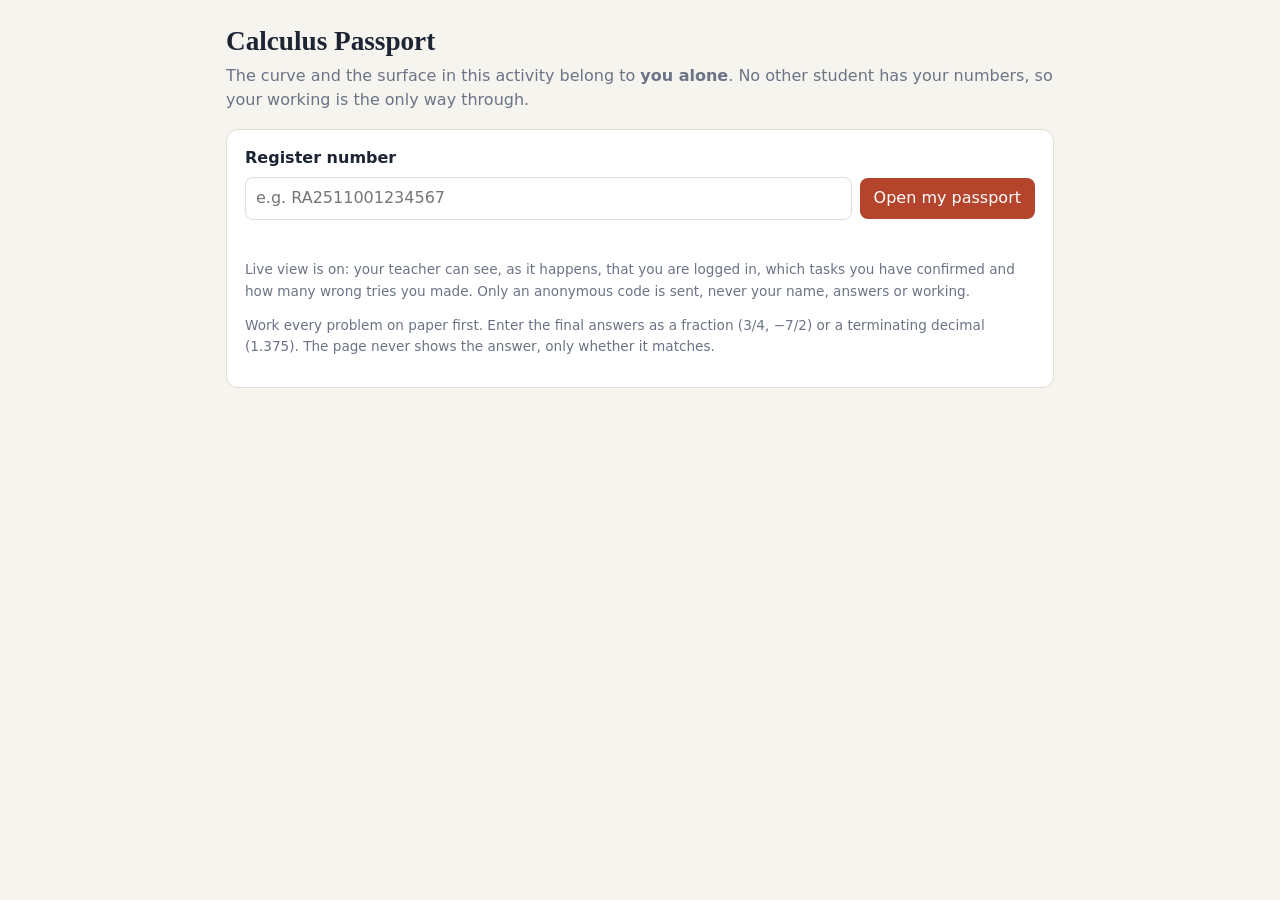
==== docs/index.html @ 7425bb78 "Add files via upload" ====
<!doctype html>
<html lang="en">
<head>
<meta charset="utf-8">
<meta name="viewport" content="width=device-width,initial-scale=1">
<title>Calculus Passport</title>
<link rel="stylesheet" href="style.css">
</head>
<body>
<div class="wrap">
  <h1>Calculus Passport</h1>
  <p class="sub">The curve and the surface in this activity belong to <b>you alone</b>. No other student has your numbers, so your working is the only way through.</p>

  <section id="login" class="card">
    <label for="reg"><b>Register number</b></label>
    <div class="row" style="margin-top:6px">
      <input id="reg" type="text" autocomplete="off" placeholder="e.g. RA2511001234567" style="flex:1;min-width:200px">
      <button id="go">Open my passport</button>
    </div>
    <div id="loginmsg" class="msg bad"></div>
    <p class="small" id="livenote" hidden>Live view is on: your teacher can see, as it happens, that you are logged in, which tasks you have confirmed and how many wrong tries you made. Only an anonymous code is sent, never your name, answers or working.</p>
    <p class="small">Work every problem on paper first. Enter the final answers as a fraction (3/4, −7/2) or a terminating decimal (1.375). The page never shows the answer, only whether it matches.</p>
  </section>

  <section id="app" hidden>
    <div class="row" style="justify-content:space-between">
      <div><b id="who"></b> <span class="small" id="progress"></span></div>
      <div class="row">
        <span class="pill" id="clock">50:00</span>
        <button class="ghost" id="clockbtn">Start timer</button>
        <button class="ghost" id="out">Not me</button>
      </div>
    </div>
    <div class="tabs" id="tabs"></div>
    <div id="period"></div>
    <div id="vizbox"></div>
    <div class="card" id="submitbox"></div>
  </section>

  <section class="sheet" id="sheet"></section>
</div>
<script src="config.js"></script>
<script src="data.js"></script>
<script src="core.js"></script>
<script src="live.js"></script>
<script src="app.js"></script>
</body>
</html>
---- docs/style.css ----
:root{--bg:#f6f4ef;--card:#fff;--ink:#1d2433;--mute:#6b7385;--line:#e2ddd0;--accent:#b4442b;--p1:#1f6f8b;--p2:#7a4fa3;--p3:#2f7d4f;--ok:#1d7a46;--bad:#b3261e}
@media (prefers-color-scheme:dark){:root{--bg:#14171f;--card:#1c212c;--ink:#ecebe6;--mute:#9aa3b5;--line:#2c3342;--accent:#e2765c;--p1:#5bb6d3;--p2:#b894e0;--p3:#6cc795;--ok:#5ecb8a;--bad:#ff8f86}}
*{box-sizing:border-box}
body{margin:0;background:var(--bg);color:var(--ink);font:16px/1.55 system-ui,-apple-system,"Segoe UI",Roboto,sans-serif}
.wrap{max-width:860px;margin:0 auto;padding:20px 16px 80px}
h1{font:700 1.7rem/1.2 Georgia,"Times New Roman",serif;margin:.2em 0}
.sub{color:var(--mute);margin:0 0 1rem}
.card{background:var(--card);border:1px solid var(--line);border-radius:12px;padding:16px 18px;margin:14px 0}
input,textarea,button{font:inherit;color:inherit}
input[type=text]{background:transparent;border:1px solid var(--line);border-radius:8px;padding:8px 10px;width:100%}
textarea{width:100%;min-height:92px;background:transparent;border:1px dashed var(--line);border-radius:8px;padding:8px 10px;resize:vertical}
button{background:var(--accent);color:#fff;border:0;border-radius:8px;padding:8px 14px;cursor:pointer}
button.ghost{background:transparent;color:var(--ink);border:1px solid var(--line)}
button:disabled{opacity:.5;cursor:not-allowed}
.tabs{display:flex;gap:8px;flex-wrap:wrap;margin:14px 0}
.tab{flex:1;min-width:150px;text-align:left;background:var(--card);color:var(--ink);border:1px solid var(--line);border-radius:10px;padding:10px 12px}
.tab b{display:block}.tab small{color:var(--mute)}
.tab.on{outline:2px solid var(--c)}
.bar{height:6px;background:var(--line);border-radius:4px;margin-top:6px;overflow:hidden}.bar i{display:block;height:100%;background:var(--c);width:0}
.topic{font-size:.75rem;letter-spacing:.06em;text-transform:uppercase;color:var(--c)}
.task h3{margin:.15em 0 .3em}
.task.done{border-color:var(--ok)}
.parts{display:flex;gap:10px;flex-wrap:wrap;margin:10px 0}
.part{flex:1;min-width:150px}
.part label{display:block;font-size:.85rem;color:var(--mute)}
.part.ok input{border-color:var(--ok);color:var(--ok);font-weight:600}
.msg{min-height:1.4em;font-size:.9rem;margin-top:6px}.msg.ok{color:var(--ok)}.msg.bad{color:var(--bad)}
.hint{font-size:.88rem;color:var(--mute);border-left:3px solid var(--c);padding-left:10px;margin-top:8px}
.row{display:flex;gap:8px;align-items:center;flex-wrap:wrap}
.pill{font-variant-numeric:tabular-nums;border:1px solid var(--line);border-radius:99px;padding:3px 12px;background:var(--card)}
.stamp{font:700 1.2rem ui-monospace,Menlo,Consolas,monospace;letter-spacing:.08em;color:var(--c)}
canvas{width:100%;max-width:560px;height:auto;border:1px solid var(--line);border-radius:10px;background:var(--card)}
.small{font-size:.85rem;color:var(--mute)}
.sheet{display:none}
@media print{
  body{background:#fff;color:#000;font-size:12pt}.wrap>*:not(.sheet){display:none!important}
  .sheet{display:block}.sheet .t{break-inside:avoid;margin:0 0 14mm}.sheet .lines{height:48mm;border:1px solid #999}
  .sheet h2{margin:0 0 4mm}
}
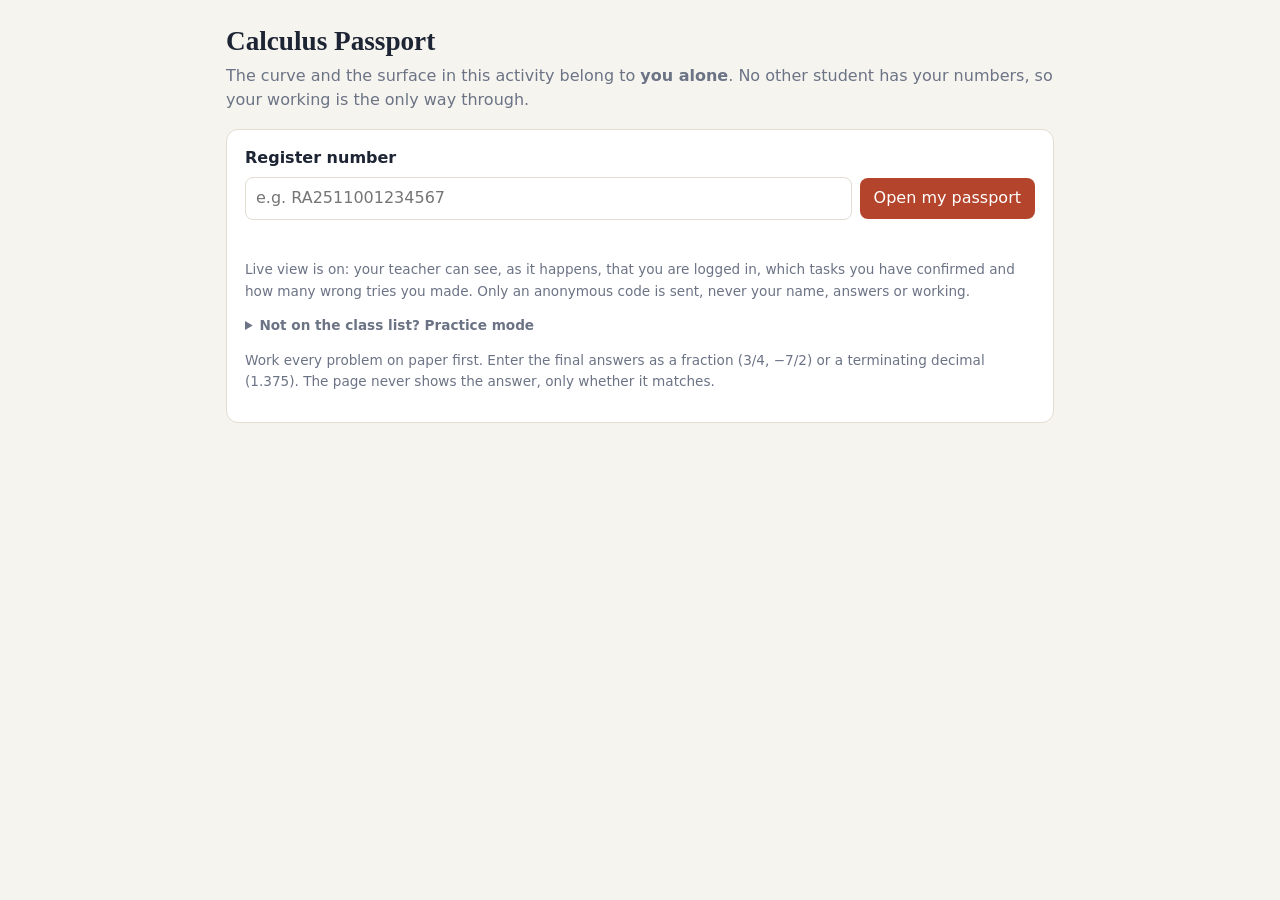
==== commit 56e6b822: "Add files via upload" ====
--- a/docs/index.html
+++ b/docs/index.html
@@ -19,6 +19,17 @@
     </div>
     <div id="loginmsg" class="msg bad"></div>
     <p class="small" id="livenote" hidden>Live view is on: your teacher can see, as it happens, that you are logged in, which tasks you have confirmed and how many wrong tries you made. Only an anonymous code is sent, never your name, answers or working.</p>
+    <details class="small" id="openbox" style="margin:8px 0">
+      <summary><b>Not on the class list? Practice mode</b></summary>
+      <p class="small">Type your register number or roll number in the box above, add your name if you like, and press the button below. You get your own set of the same 17 problems and the same visualisers. Practice mode is <b>not marked</b> and nothing is sent to the teacher's live view. Your work stays on this device.</p>
+      <div class="row"><input id="pname" type="text" autocomplete="off" placeholder="Your name (optional)" style="flex:1;min-width:200px"></div>
+      <div id="authbox" hidden>
+        <p class="small"><b>Verify your email first.</b> Type your email, press the button, then open the link we email you (check spam). The link brings you back to this page. Your email is used only to confirm it is you and is written into the file you submit.</p>
+        <div class="row"><input id="pemail" type="text" inputmode="email" autocomplete="email" placeholder="Your email address" style="flex:1;min-width:200px"><button class="ghost" id="sendlink">Send me a sign-in link</button><button class="ghost" id="finishlink" hidden>Finish sign-in</button></div>
+        <div id="authmsg" class="msg" role="status"></div>
+      </div>
+      <div class="row" style="margin-top:6px"><button class="ghost" id="opengo">Open practice passport</button></div>
+    </details>
     <p class="small">Work every problem on paper first. Enter the final answers as a fraction (3/4, −7/2) or a terminating decimal (1.375). The page never shows the answer, only whether it matches.</p>
   </section>
 
@@ -34,6 +45,8 @@
     <div class="tabs" id="tabs"></div>
     <div id="period"></div>
     <div id="vizbox"></div>
+    <div id="labbox"></div>
+    <div id="animbox"></div>
     <div class="card" id="submitbox"></div>
   </section>
 
@@ -43,6 +56,11 @@
 <script src="data.js"></script>
 <script src="core.js"></script>
 <script src="live.js"></script>
+<script src="lab.js"></script>
+<script src="report.js"></script>
+<script src="viz.js"></script>
+<script src="auth.js"></script>
+<script src="open.js"></script>
 <script src="app.js"></script>
 </body>
 </html>
--- a/docs/style.css
+++ b/docs/style.css
@@ -37,3 +37,22 @@
   .sheet{display:block}.sheet .t{break-inside:avoid;margin:0 0 14mm}.sheet .lines{height:48mm;border:1px solid #999}
   .sheet h2{margin:0 0 4mm}
 }
+/* ---- live lab + notebook ---- */
+.lab .slide{margin:10px 0}.lab input[type=range]{width:100%;accent-color:var(--c)}
+.lab .tog{display:inline-flex;gap:4px;align-items:center;margin-right:10px;font-size:.9rem}
+.rogrid{display:grid;grid-template-columns:repeat(auto-fit,minmax(110px,1fr));gap:6px;margin:10px 0}
+.ro{border:1px solid var(--line);border-radius:8px;padding:4px 8px;display:flex;flex-direction:column}
+.ro b{font-variant-numeric:tabular-nums}
+.reading{padding:2px 0;border-bottom:1px dotted var(--line)}
+.lab select{background:var(--card);color:var(--ink);border:1px solid var(--line);border-radius:6px;padding:3px 6px}
+.lab canvas{touch-action:manipulation}
+@media print{.lab{display:none!important}}
+.plan{border-style:dashed}
+@media print{.plan{display:none!important}}
+/* ---- per-question visualiser ---- */
+details.viz{margin-top:12px;border-top:1px dashed var(--line);padding-top:8px}
+details.viz>summary{cursor:pointer;font-weight:600;color:var(--c)}
+.vz{margin:10px 0 18px}.vzt{font-weight:600;margin-bottom:2px}
+.vzs{display:flex;gap:10px;align-items:center;margin:4px 0}.vzs input[type=range]{flex:1;accent-color:var(--c)}.vzl{min-width:130px}
+.vz canvas{touch-action:manipulation}
+@media print{details.viz{display:none!important}}
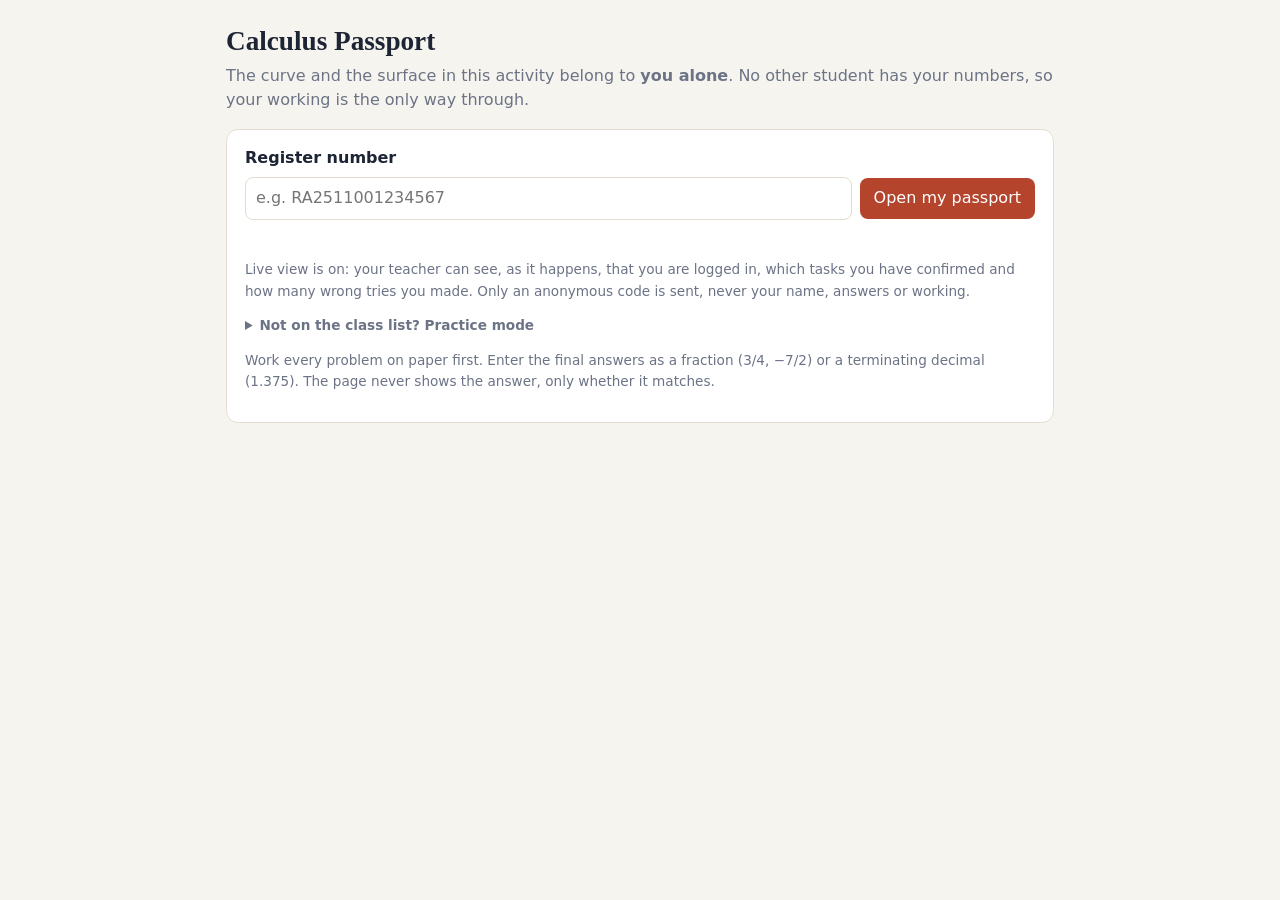
==== commit fb1d08bd: "Add files via upload" ====
--- a/docs/index.html
+++ b/docs/index.html
@@ -16,6 +16,11 @@
     <div class="row" style="margin-top:6px">
       <input id="reg" type="text" autocomplete="off" placeholder="e.g. RA2511001234567" style="flex:1;min-width:200px">
       <button id="go">Open my passport</button>
+    </div>
+    <div id="dobrow" hidden style="margin-top:8px">
+      <label for="dob"><b>Date of birth</b> <span class="small">(DD/MM/YYYY)</span></label>
+      <input id="dob" type="text" autocomplete="off" inputmode="numeric" placeholder="e.g. 05/10/2005" style="width:100%;max-width:240px;margin-top:6px">
+      <div class="small">Your problems are locked with your register number and date of birth together, so nobody can open yours without both.</div>
     </div>
     <div id="loginmsg" class="msg bad"></div>
     <p class="small" id="livenote" hidden>Live view is on: your teacher can see, as it happens, that you are logged in, which tasks you have confirmed and how many wrong tries you made. Only an anonymous code is sent, never your name, answers or working.</p>
@@ -60,6 +65,7 @@
 <script src="report.js"></script>
 <script src="viz.js"></script>
 <script src="auth.js"></script>
+<script src="discover.js"></script>
 <script src="open.js"></script>
 <script src="app.js"></script>
 </body>
--- a/docs/style.css
+++ b/docs/style.css
@@ -56,3 +56,12 @@
 .vzs{display:flex;gap:10px;align-items:center;margin:4px 0}.vzs input[type=range]{flex:1;accent-color:var(--c)}.vzl{min-width:130px}
 .vz canvas{touch-action:manipulation}
 @media print{details.viz{display:none!important}}
+
+/* Number Machine, worksheet blanks, observations */
+.disc { margin: 10px 0; padding: 10px; border: 1px dashed var(--line); border-radius: 10px; }
+.disc canvas { width: 100%; max-width: 560px; height: auto; display: block; margin: 6px 0; }
+.readout { font-family: ui-monospace, Menlo, Consolas, monospace; padding: 6px 8px; border-radius: 8px; background: rgba(127,127,127,.12); margin: 4px 0; min-height: 1.4em; }
+.readout.snap { background: rgba(255,180,0,.25); font-weight: 600; }
+.blanks { margin-top: 12px; padding: 10px; border: 1px solid var(--line); border-radius: 10px; }
+.blanks .part label { white-space: normal; }
+@media print { .disc, .blanks button { display: none; } }
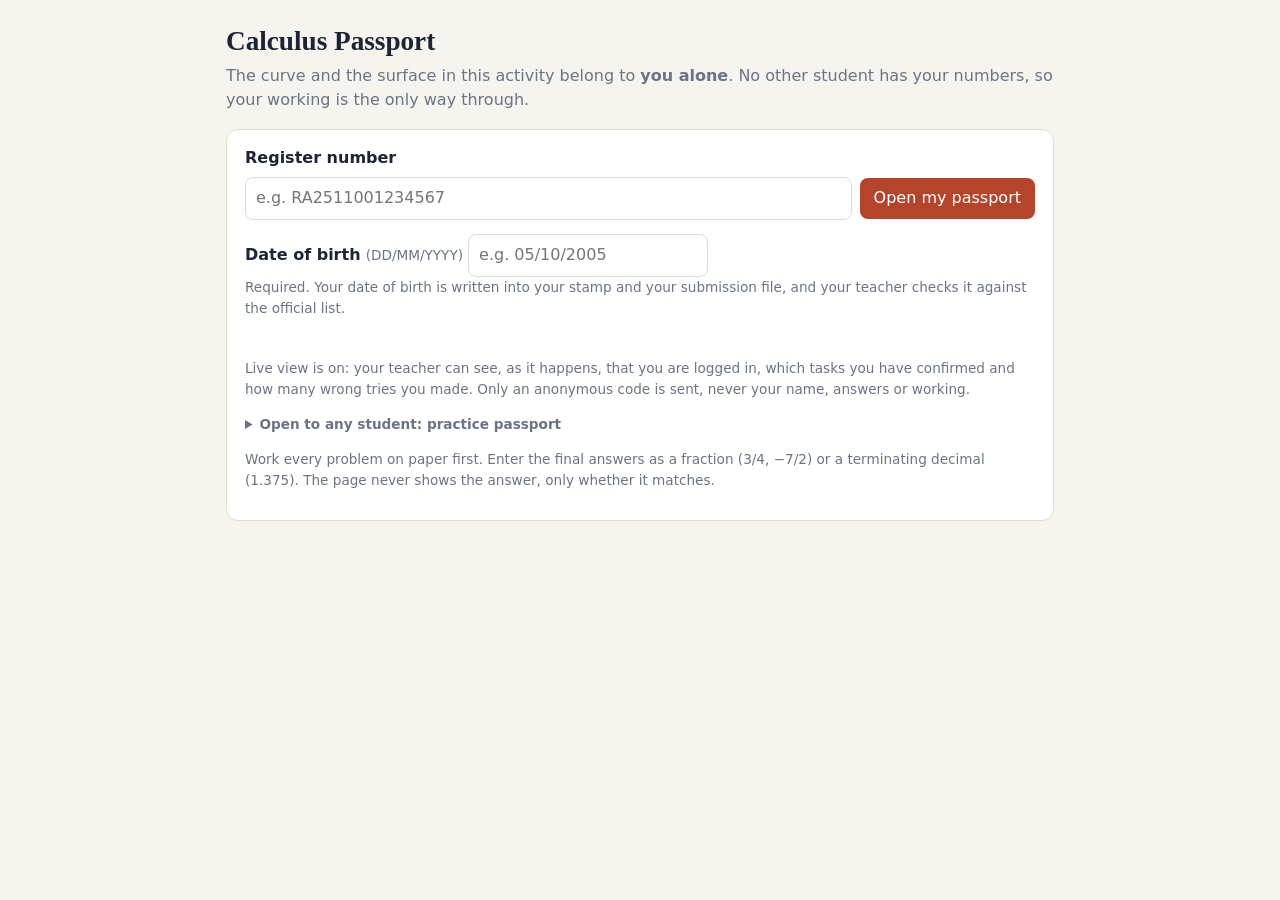
==== commit ac3793a4: "Add files via upload" ====
--- a/docs/index.html
+++ b/docs/index.html
@@ -20,17 +20,18 @@
     <div id="dobrow" hidden style="margin-top:8px">
       <label for="dob"><b>Date of birth</b> <span class="small">(DD/MM/YYYY)</span></label>
       <input id="dob" type="text" autocomplete="off" inputmode="numeric" placeholder="e.g. 05/10/2005" style="width:100%;max-width:240px;margin-top:6px">
-      <div class="small">Your problems are locked with your register number and date of birth together, so nobody can open yours without both.</div>
+      <div class="small">Required. Your date of birth is written into your stamp and your submission file, and your teacher checks it against the official list.</div>
     </div>
     <div id="loginmsg" class="msg bad"></div>
     <p class="small" id="livenote" hidden>Live view is on: your teacher can see, as it happens, that you are logged in, which tasks you have confirmed and how many wrong tries you made. Only an anonymous code is sent, never your name, answers or working.</p>
     <details class="small" id="openbox" style="margin:8px 0">
-      <summary><b>Not on the class list? Practice mode</b></summary>
-      <p class="small">Type your register number or roll number in the box above, add your name if you like, and press the button below. You get your own set of the same 17 problems and the same visualisers. Practice mode is <b>not marked</b> and nothing is sent to the teacher's live view. Your work stays on this device.</p>
-      <div class="row"><input id="pname" type="text" autocomplete="off" placeholder="Your name (optional)" style="flex:1;min-width:200px"></div>
+      <summary><b>Open to any student: practice passport</b></summary>
+      <p class="small">Anyone can use this, whether or not they are on the class list. Fill in the four boxes. You get your own set of the same problems and visualisers, built from your register number and date of birth together, so your numbers differ from everyone else's. Not marked by the live view; submit the downloaded file to your teacher.</p>
+      <div class="row"><input id="pname" type="text" autocomplete="name" placeholder="Your name" style="flex:1;min-width:200px"></div>
+      <div class="row" style="margin-top:6px"><input id="pdob" type="text" inputmode="numeric" autocomplete="off" placeholder="Date of birth DD/MM/YYYY" style="flex:1;min-width:200px"></div>
+      <div class="row" style="margin-top:6px"><input id="pmail" type="text" inputmode="email" autocomplete="email" placeholder="Your email address" style="flex:1;min-width:200px"></div>
       <div id="authbox" hidden>
-        <p class="small"><b>Verify your email first.</b> Type your email, press the button, then open the link we email you (check spam). The link brings you back to this page. Your email is used only to confirm it is you and is written into the file you submit.</p>
-        <div class="row"><input id="pemail" type="text" inputmode="email" autocomplete="email" placeholder="Your email address" style="flex:1;min-width:200px"><button class="ghost" id="sendlink">Send me a sign-in link</button><button class="ghost" id="finishlink" hidden>Finish sign-in</button></div>
+        <div class="row"><input id="pemail" type="text"><button class="ghost" id="sendlink">Send</button><button class="ghost" id="finishlink" hidden>Finish</button></div>
         <div id="authmsg" class="msg" role="status"></div>
       </div>
       <div class="row" style="margin-top:6px"><button class="ghost" id="opengo">Open practice passport</button></div>
